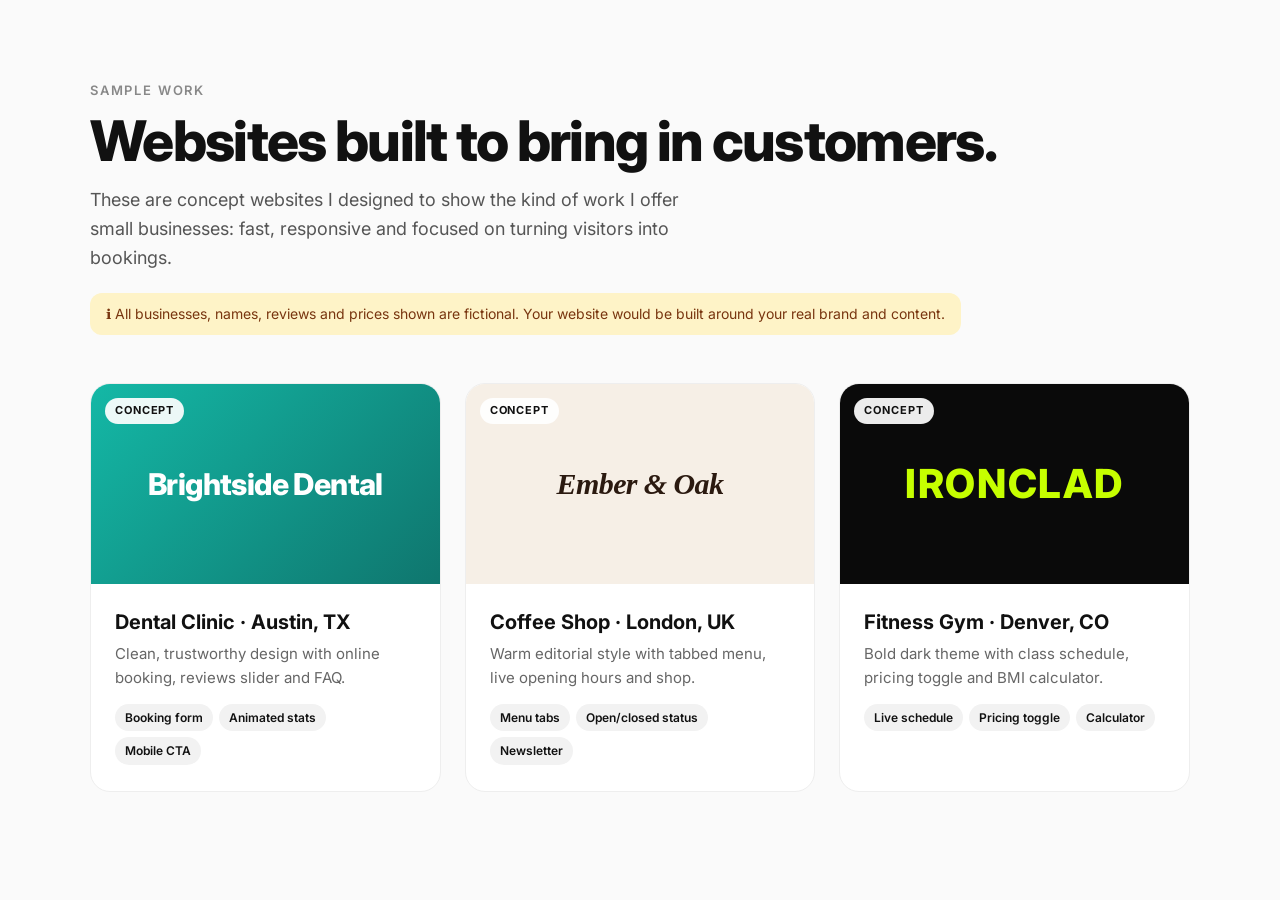
==== webpages/samples/index.html @ c78c7aba "muestras" ====
<!DOCTYPE html>
<html lang="en">
<head>
  <meta charset="UTF-8">
  <meta name="viewport" content="width=device-width, initial-scale=1.0">
  <title>Web Design Portfolio | Demo Projects</title>
  <link rel="preconnect" href="https://fonts.googleapis.com">
  <link rel="preconnect" href="https://fonts.gstatic.com" crossorigin>
  <link href="https://fonts.googleapis.com/css2?family=Inter:wght@400;500;600;800&display=swap" rel="stylesheet">
  <style>
    * { box-sizing: border-box; margin: 0; padding: 0; }
    body { font-family: "Inter", system-ui, sans-serif; background: #fafafa; color: #111; line-height: 1.6; padding: 80px 20px; }
    .wrap { max-width: 1100px; margin: 0 auto; }
    h1 { font-size: clamp(36px, 5vw, 56px); font-weight: 800; letter-spacing: -0.03em; line-height: 1.1; margin-bottom: 14px; }
    .kicker { font-size: 13px; font-weight: 600; text-transform: uppercase; letter-spacing: .14em; color: #888; margin-bottom: 10px; }
    .lead { color: #555; font-size: 18px; max-width: 600px; margin-bottom: 20px; }
    .note { display: inline-block; background: #fef3c7; color: #78350f; font-size: 14px; padding: 10px 16px; border-radius: 12px; margin-bottom: 48px; }
    .thumb { position: relative; }
    .thumb::after { content: "Concept"; position: absolute; top: 14px; left: 14px; background: rgba(255,255,255,.92); color: #111; font-family: "Inter", sans-serif; font-style: normal; font-size: 11px; font-weight: 700; letter-spacing: .08em; text-transform: uppercase; padding: 4px 10px; border-radius: 999px; }
    .grid { display: grid; grid-template-columns: repeat(auto-fit, minmax(300px, 1fr)); gap: 24px; }
    .card { display: block; color: inherit; text-decoration: none; background: #fff; border: 1px solid #eee; border-radius: 20px; overflow: hidden; transition: .3s; }
    .card:hover { transform: translateY(-6px); box-shadow: 0 20px 40px rgba(0,0,0,.08); }
    .thumb { height: 200px; display: grid; place-items: center; font-size: 30px; font-weight: 800; letter-spacing: -0.02em; }
    .body { padding: 22px 24px 26px; }
    .body h2 { font-size: 20px; margin-bottom: 4px; }
    .body p { color: #666; font-size: 15px; margin-bottom: 14px; }
    .tags { display: flex; flex-wrap: wrap; gap: 6px; }
    .tags span { font-size: 12px; font-weight: 600; background: #f2f2f2; padding: 4px 10px; border-radius: 999px; }
  </style>
</head>
<body>
  <div class="wrap">
    <p class="kicker">Sample Work</p>
    <h1>Websites built to bring in customers.</h1>
    <p class="lead">These are concept websites I designed to show the kind of work I offer small businesses: fast, responsive and focused on turning visitors into bookings.</p>
    <p class="note">ℹ️ All businesses, names, reviews and prices shown are fictional. Your website would be built around your real brand and content.</p>
    <div class="grid">
      <a class="card" href="brightside-dental/index.html">
        <div class="thumb" style="background:linear-gradient(135deg,#14b8a6,#0f766e);color:#fff">Brightside Dental</div>
        <div class="body">
          <h2>Dental Clinic · Austin, TX</h2>
          <p>Clean, trustworthy design with online booking, reviews slider and FAQ.</p>
          <div class="tags"><span>Booking form</span><span>Animated stats</span><span>Mobile CTA</span></div>
        </div>
      </a>
      <a class="card" href="ember-oak-coffee/index.html">
        <div class="thumb" style="background:#f6efe6;color:#2b1a10;font-family:Georgia,serif;font-style:italic">Ember &amp; Oak</div>
        <div class="body">
          <h2>Coffee Shop · London, UK</h2>
          <p>Warm editorial style with tabbed menu, live opening hours and shop.</p>
          <div class="tags"><span>Menu tabs</span><span>Open/closed status</span><span>Newsletter</span></div>
        </div>
      </a>
      <a class="card" href="ironclad-fitness/index.html">
        <div class="thumb" style="background:#0a0a0a;color:#c6ff00;font-size:40px;letter-spacing:.04em">IRONCLAD</div>
        <div class="body">
          <h2>Fitness Gym · Denver, CO</h2>
          <p>Bold dark theme with class schedule, pricing toggle and BMI calculator.</p>
          <div class="tags"><span>Live schedule</span><span>Pricing toggle</span><span>Calculator</span></div>
        </div>
      </a>
    </div>
  </div>
</body>
</html>
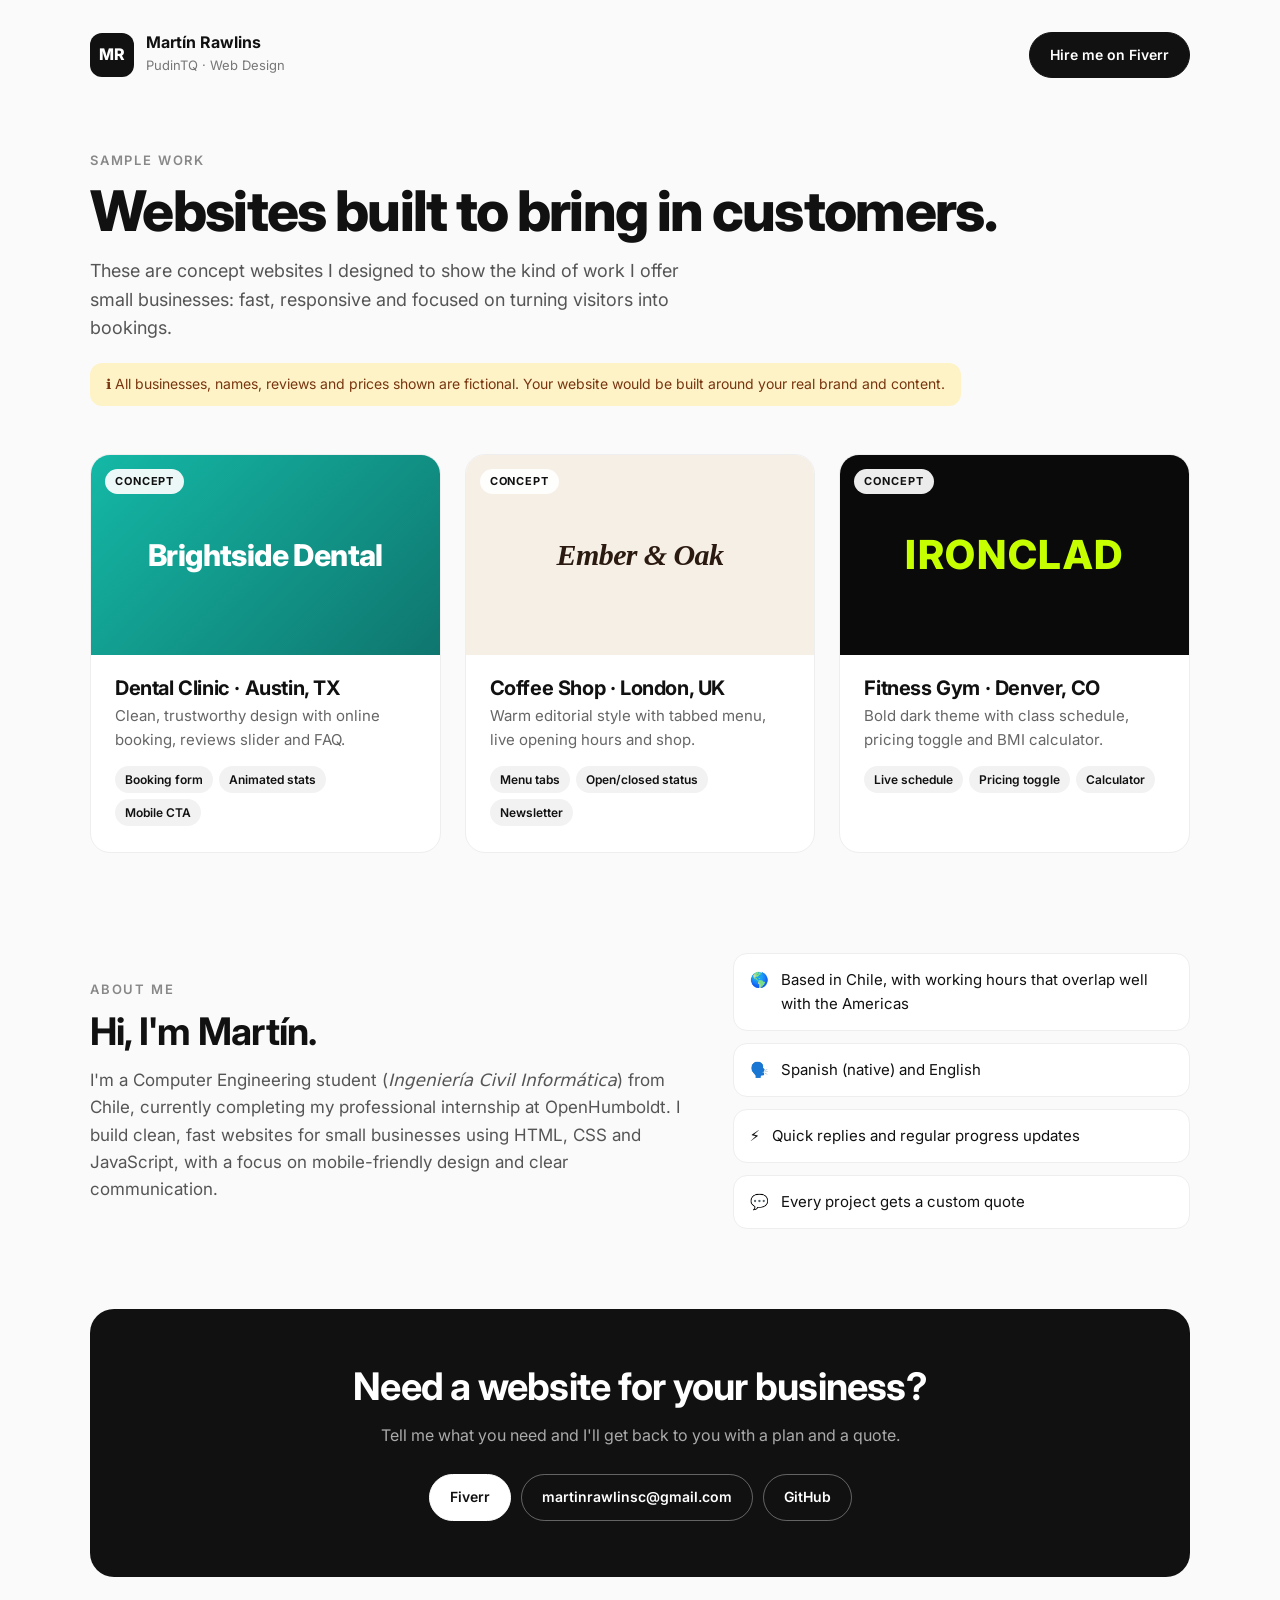
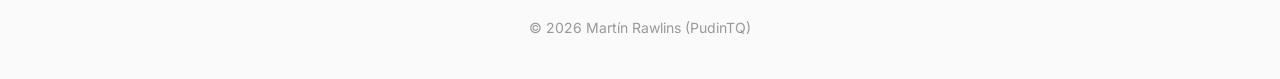
==== commit 741ecedc: "primera" ====
--- a/webpages/samples/index.html
+++ b/webpages/samples/index.html
@@ -3,37 +3,77 @@
 <head>
   <meta charset="UTF-8">
   <meta name="viewport" content="width=device-width, initial-scale=1.0">
-  <title>Web Design Portfolio | Demo Projects</title>
+  <title>Martín Rawlins | Web Design Portfolio</title>
+  <meta name="description" content="Web design portfolio of Martín Rawlins (PudinTQ): modern, responsive websites for small businesses.">
+  <meta name="author" content="Martín Rawlins">
   <link rel="preconnect" href="https://fonts.googleapis.com">
   <link rel="preconnect" href="https://fonts.gstatic.com" crossorigin>
   <link href="https://fonts.googleapis.com/css2?family=Inter:wght@400;500;600;800&display=swap" rel="stylesheet">
   <style>
     * { box-sizing: border-box; margin: 0; padding: 0; }
-    body { font-family: "Inter", system-ui, sans-serif; background: #fafafa; color: #111; line-height: 1.6; padding: 80px 20px; }
+    body { font-family: "Inter", system-ui, sans-serif; background: #fafafa; color: #111; line-height: 1.6; padding: 32px 20px 40px; }
     .wrap { max-width: 1100px; margin: 0 auto; }
+
+    .top { display: flex; justify-content: space-between; align-items: center; gap: 16px; flex-wrap: wrap; margin-bottom: 72px; }
+    .brand { display: flex; align-items: center; gap: 12px; }
+    .brand__mark { display: grid; place-items: center; width: 44px; height: 44px; border-radius: 12px; background: #111; color: #fff; font-weight: 800; }
+    .brand strong { display: block; line-height: 1.2; }
+    .brand small { color: #777; font-size: 13px; }
+    .btn { display: inline-block; padding: 11px 20px; border-radius: 999px; background: #111; color: #fff; font-weight: 600; font-size: 14px; text-decoration: none; transition: .2s; border: 1.5px solid #111; }
+    .btn:hover { background: #1dbf73; border-color: #1dbf73; }
+    .btn--light { background: #fff; color: #111; border-color: #fff; }
+    .btn--outline { background: transparent; color: #fff; border-color: rgba(255,255,255,.35); }
+    .btn--outline:hover { background: #fff; color: #111; border-color: #fff; }
+
     h1 { font-size: clamp(36px, 5vw, 56px); font-weight: 800; letter-spacing: -0.03em; line-height: 1.1; margin-bottom: 14px; }
+    h2 { font-size: clamp(28px, 3.5vw, 38px); letter-spacing: -0.02em; line-height: 1.15; margin-bottom: 14px; }
     .kicker { font-size: 13px; font-weight: 600; text-transform: uppercase; letter-spacing: .14em; color: #888; margin-bottom: 10px; }
     .lead { color: #555; font-size: 18px; max-width: 600px; margin-bottom: 20px; }
     .note { display: inline-block; background: #fef3c7; color: #78350f; font-size: 14px; padding: 10px 16px; border-radius: 12px; margin-bottom: 48px; }
-    .thumb { position: relative; }
-    .thumb::after { content: "Concept"; position: absolute; top: 14px; left: 14px; background: rgba(255,255,255,.92); color: #111; font-family: "Inter", sans-serif; font-style: normal; font-size: 11px; font-weight: 700; letter-spacing: .08em; text-transform: uppercase; padding: 4px 10px; border-radius: 999px; }
+
     .grid { display: grid; grid-template-columns: repeat(auto-fit, minmax(300px, 1fr)); gap: 24px; }
     .card { display: block; color: inherit; text-decoration: none; background: #fff; border: 1px solid #eee; border-radius: 20px; overflow: hidden; transition: .3s; }
     .card:hover { transform: translateY(-6px); box-shadow: 0 20px 40px rgba(0,0,0,.08); }
-    .thumb { height: 200px; display: grid; place-items: center; font-size: 30px; font-weight: 800; letter-spacing: -0.02em; }
+    .thumb { position: relative; height: 200px; display: grid; place-items: center; font-size: 30px; font-weight: 800; letter-spacing: -0.02em; }
+    .thumb::after { content: "Concept"; position: absolute; top: 14px; left: 14px; background: rgba(255,255,255,.92); color: #111; font-family: "Inter", sans-serif; font-style: normal; font-size: 11px; font-weight: 700; letter-spacing: .08em; text-transform: uppercase; padding: 4px 10px; border-radius: 999px; }
     .body { padding: 22px 24px 26px; }
     .body h2 { font-size: 20px; margin-bottom: 4px; }
     .body p { color: #666; font-size: 15px; margin-bottom: 14px; }
     .tags { display: flex; flex-wrap: wrap; gap: 6px; }
     .tags span { font-size: 12px; font-weight: 600; background: #f2f2f2; padding: 4px 10px; border-radius: 999px; }
+
+    .about { display: grid; grid-template-columns: 1.3fr 1fr; gap: 48px; align-items: center; margin: 100px 0 80px; }
+    .about p:not(.kicker) { color: #555; font-size: 17px; }
+    .facts { list-style: none; display: grid; gap: 12px; }
+    .facts li { display: flex; gap: 12px; align-items: flex-start; background: #fff; border: 1px solid #eee; border-radius: 14px; padding: 14px 16px; font-size: 15px; }
+
+    .contact { background: #111; color: #fff; border-radius: 24px; padding: 56px 32px; text-align: center; }
+    .contact p { color: #aaa; margin-bottom: 26px; }
+    .contact__links { display: flex; justify-content: center; gap: 10px; flex-wrap: wrap; }
+    .foot { text-align: center; color: #999; font-size: 14px; margin-top: 40px; }
+
+    @media (max-width: 760px) {
+      .top { margin-bottom: 48px; }
+      .about { grid-template-columns: 1fr; gap: 28px; margin: 72px 0 56px; }
+      .contact { padding: 44px 20px; }
+    }
   </style>
 </head>
 <body>
   <div class="wrap">
+    <header class="top">
+      <div class="brand">
+        <span class="brand__mark">MR</span>
+        <div><strong>Martín Rawlins</strong><small>PudinTQ · Web Design</small></div>
+      </div>
+      <a class="btn" href="https://www.fiverr.com/pudintq" target="_blank" rel="noopener">Hire me on Fiverr</a>
+    </header>
+
     <p class="kicker">Sample Work</p>
     <h1>Websites built to bring in customers.</h1>
     <p class="lead">These are concept websites I designed to show the kind of work I offer small businesses: fast, responsive and focused on turning visitors into bookings.</p>
     <p class="note">ℹ️ All businesses, names, reviews and prices shown are fictional. Your website would be built around your real brand and content.</p>
+
     <div class="grid">
       <a class="card" href="brightside-dental/index.html">
         <div class="thumb" style="background:linear-gradient(135deg,#14b8a6,#0f766e);color:#fff">Brightside Dental</div>
@@ -60,6 +100,33 @@
         </div>
       </a>
     </div>
+
+    <section class="about">
+      <div>
+        <p class="kicker">About Me</p>
+        <h2>Hi, I'm Martín.</h2>
+        <p>I'm a Computer Engineering student (<em>Ingeniería Civil Informática</em>) from Chile, currently completing my professional internship at OpenHumboldt. I build clean, fast websites for small businesses using HTML, CSS and JavaScript, with a focus on mobile-friendly design and clear communication.</p>
+      </div>
+      <ul class="facts">
+        <li><span>🌎</span>Based in Chile, with working hours that overlap well with the Americas</li>
+        <li><span>🗣️</span>Spanish (native) and English</li>
+        <li><span>⚡</span>Quick replies and regular progress updates</li>
+        <li><span>💬</span>Every project gets a custom quote</li>
+      </ul>
+    </section>
+
+    <section class="contact">
+      <h2>Need a website for your business?</h2>
+      <p>Tell me what you need and I'll get back to you with a plan and a quote.</p>
+      <div class="contact__links">
+        <a class="btn btn--light" href="https://www.fiverr.com/pudintq" target="_blank" rel="noopener">Fiverr</a>
+        <a class="btn btn--outline" href="mailto:martinrawlinsc@gmail.com">martinrawlinsc@gmail.com</a>
+        <a class="btn btn--outline" href="https://github.com/PudinTQ" target="_blank" rel="noopener">GitHub</a>
+      </div>
+    </section>
+
+    <footer class="foot">© <span id="year"></span> Martín Rawlins (PudinTQ)</footer>
   </div>
+  <script>document.getElementById("year").textContent = new Date().getFullYear();</script>
 </body>
 </html>
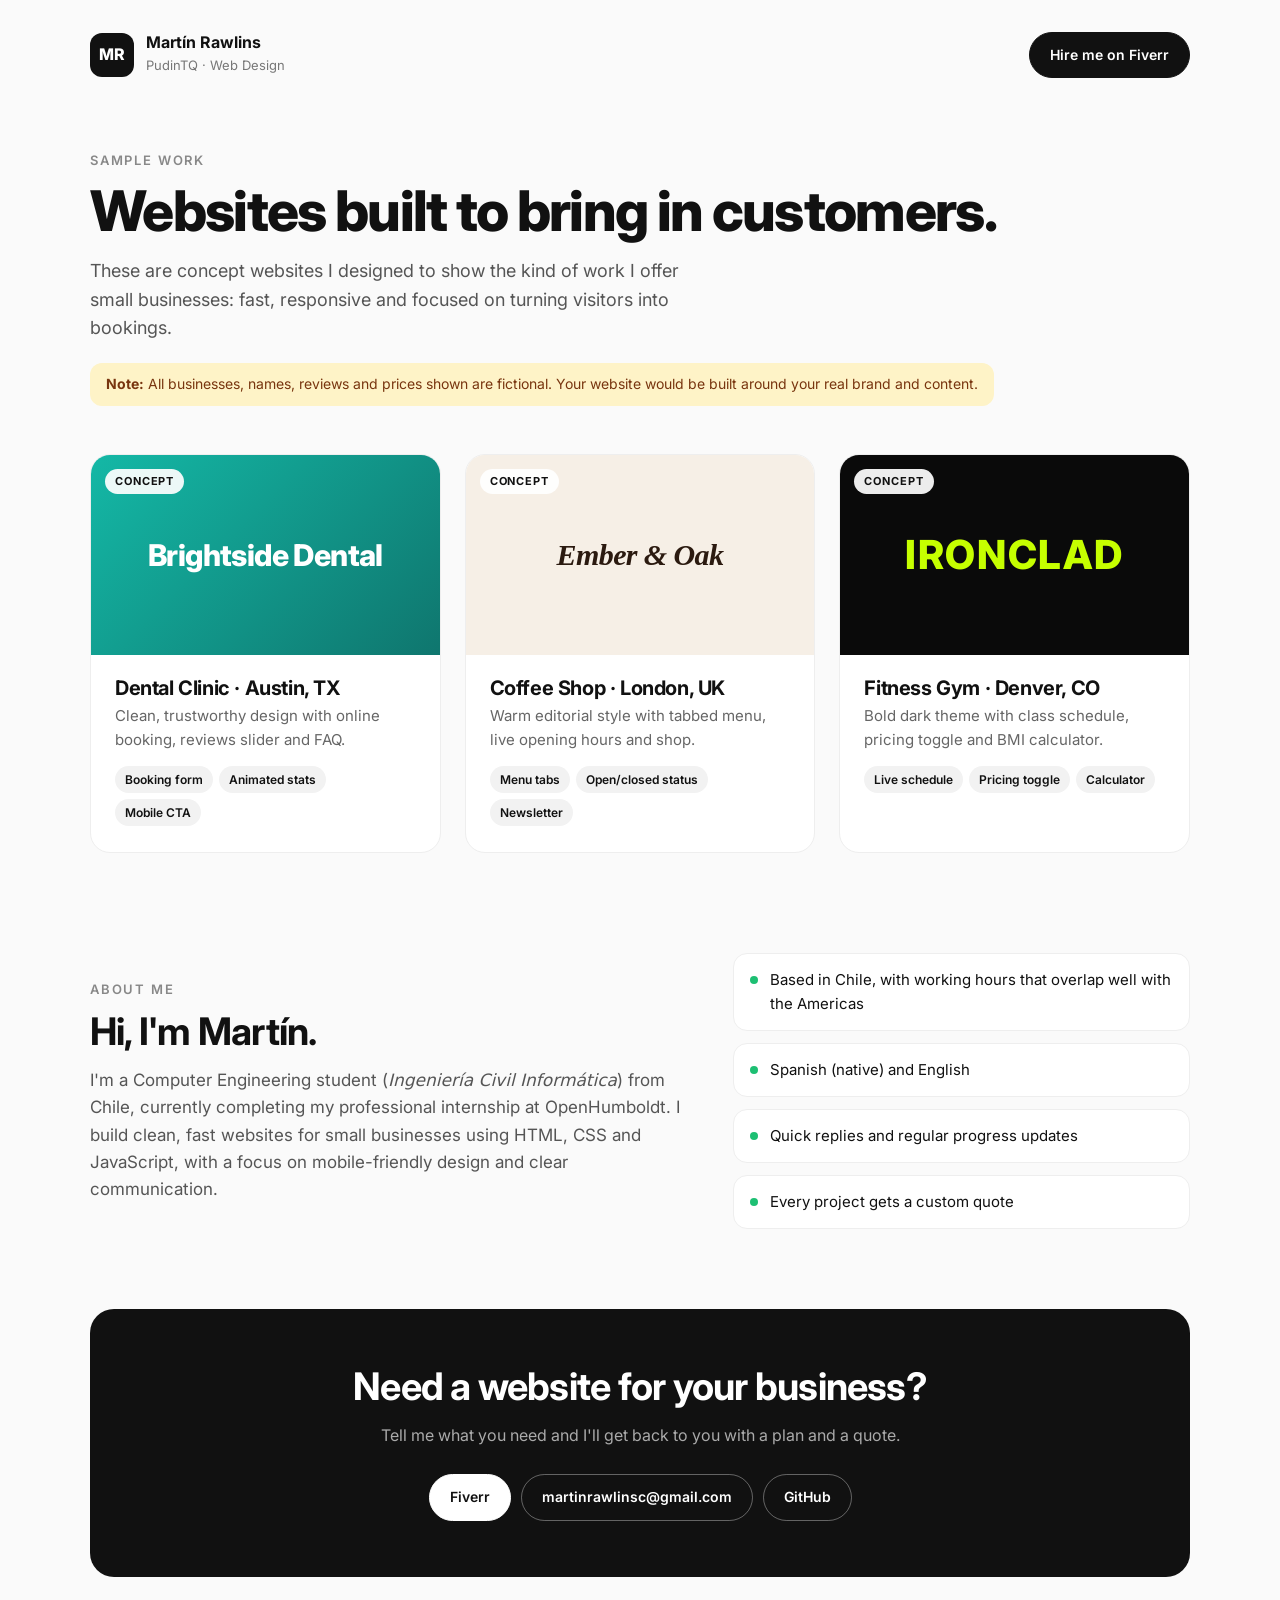
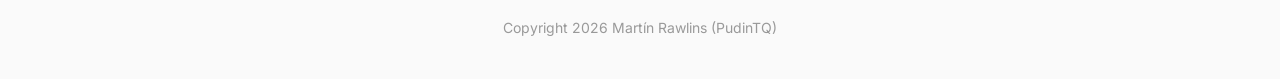
==== commit bbafe29e: "a" ====
--- a/webpages/samples/index.html
+++ b/webpages/samples/index.html
@@ -45,7 +45,8 @@
     .about { display: grid; grid-template-columns: 1.3fr 1fr; gap: 48px; align-items: center; margin: 100px 0 80px; }
     .about p:not(.kicker) { color: #555; font-size: 17px; }
     .facts { list-style: none; display: grid; gap: 12px; }
-    .facts li { display: flex; gap: 12px; align-items: flex-start; background: #fff; border: 1px solid #eee; border-radius: 14px; padding: 14px 16px; font-size: 15px; }
+    .facts li { display: flex; gap: 12px; align-items: baseline; background: #fff; border: 1px solid #eee; border-radius: 14px; padding: 14px 16px; font-size: 15px; }
+    .facts li::before { content: ""; flex: none; width: 8px; height: 8px; border-radius: 50%; background: #1dbf73; transform: translateY(-1px); }
 
     .contact { background: #111; color: #fff; border-radius: 24px; padding: 56px 32px; text-align: center; }
     .contact p { color: #aaa; margin-bottom: 26px; }
@@ -72,7 +73,7 @@
     <p class="kicker">Sample Work</p>
     <h1>Websites built to bring in customers.</h1>
     <p class="lead">These are concept websites I designed to show the kind of work I offer small businesses: fast, responsive and focused on turning visitors into bookings.</p>
-    <p class="note">ℹ️ All businesses, names, reviews and prices shown are fictional. Your website would be built around your real brand and content.</p>
+    <p class="note"><strong>Note:</strong> All businesses, names, reviews and prices shown are fictional. Your website would be built around your real brand and content.</p>
 
     <div class="grid">
       <a class="card" href="brightside-dental/index.html">
@@ -108,10 +109,10 @@
         <p>I'm a Computer Engineering student (<em>Ingeniería Civil Informática</em>) from Chile, currently completing my professional internship at OpenHumboldt. I build clean, fast websites for small businesses using HTML, CSS and JavaScript, with a focus on mobile-friendly design and clear communication.</p>
       </div>
       <ul class="facts">
-        <li><span>🌎</span>Based in Chile, with working hours that overlap well with the Americas</li>
-        <li><span>🗣️</span>Spanish (native) and English</li>
-        <li><span>⚡</span>Quick replies and regular progress updates</li>
-        <li><span>💬</span>Every project gets a custom quote</li>
+        <li>Based in Chile, with working hours that overlap well with the Americas</li>
+        <li>Spanish (native) and English</li>
+        <li>Quick replies and regular progress updates</li>
+        <li>Every project gets a custom quote</li>
       </ul>
     </section>
 
@@ -125,7 +126,7 @@
       </div>
     </section>
 
-    <footer class="foot">© <span id="year"></span> Martín Rawlins (PudinTQ)</footer>
+    <footer class="foot">Copyright <span id="year"></span> Martín Rawlins (PudinTQ)</footer>
   </div>
   <script>document.getElementById("year").textContent = new Date().getFullYear();</script>
 </body>
